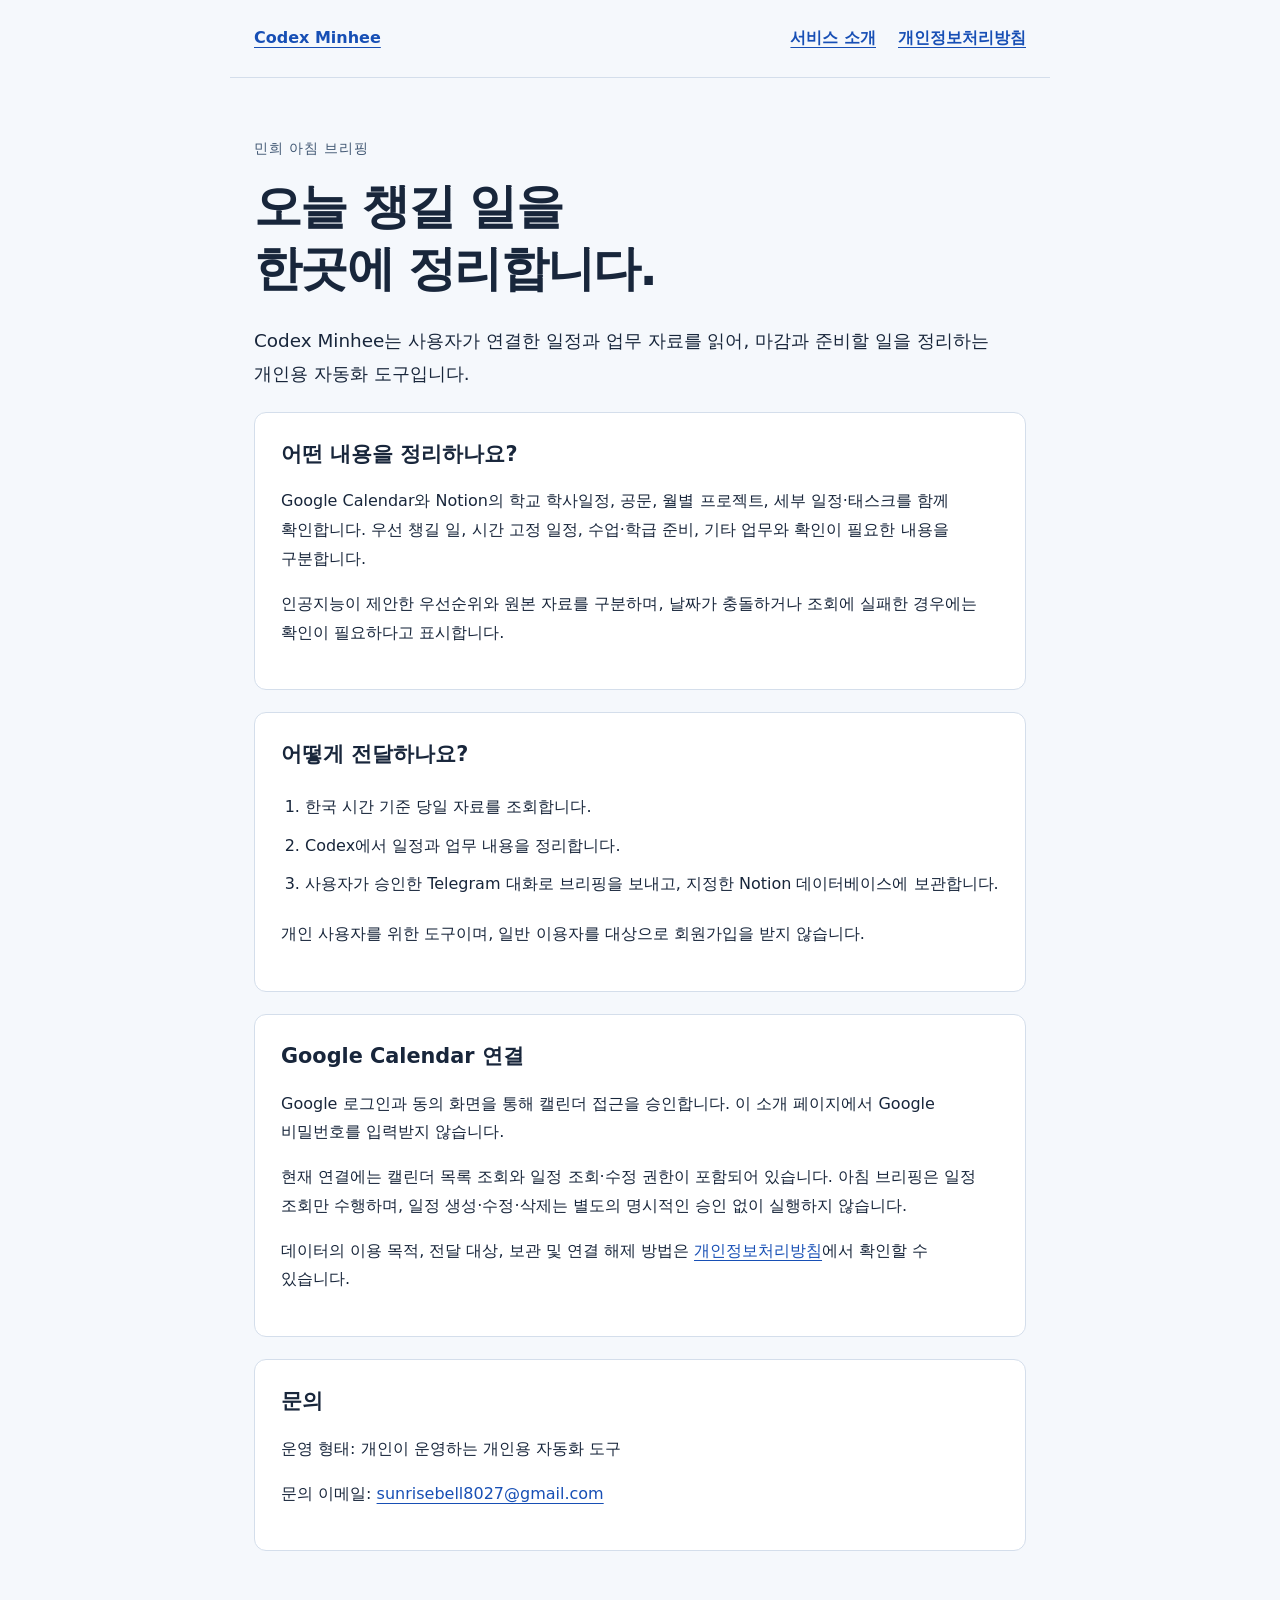
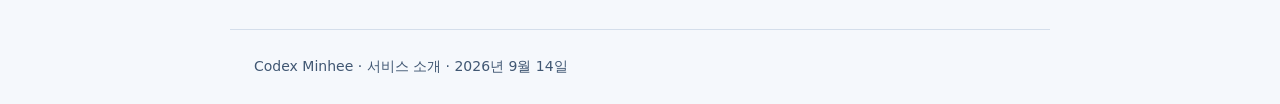
==== index.html @ 0baccbcd "Publish Minhee service information and privacy policy" ====
<!doctype html>
<html lang="ko"><head><meta charset="utf-8"><meta name="viewport" content="width=device-width, initial-scale=1"><meta name="robots" content="noindex"><title>Codex Minhee · 민희 아침 브리핑</title><meta name="description" content="일정과 업무 자료를 정리하는 개인용 아침 브리핑 도구 Codex Minhee를 소개합니다."><link rel="stylesheet" href="style.css"></head><body>
<header><a href="index.html">Codex Minhee</a><nav aria-label="주 메뉴"><a href="index.html" aria-current="page">서비스 소개</a><a href="privacy.html">개인정보처리방침</a></nav></header>
<main><p class="eyebrow">민희 아침 브리핑</p><h1>오늘 챙길 일을<br>한곳에 정리합니다.</h1><p class="lead">Codex Minhee는 사용자가 연결한 일정과 업무 자료를 읽어, 마감과 준비할 일을 정리하는 개인용 자동화 도구입니다.</p>
<section><h2>어떤 내용을 정리하나요?</h2><p>Google Calendar와 Notion의 학교 학사일정, 공문, 월별 프로젝트, 세부 일정·태스크를 함께 확인합니다. 우선 챙길 일, 시간 고정 일정, 수업·학급 준비, 기타 업무와 확인이 필요한 내용을 구분합니다.</p><p>인공지능이 제안한 우선순위와 원본 자료를 구분하며, 날짜가 충돌하거나 조회에 실패한 경우에는 확인이 필요하다고 표시합니다.</p></section>
<section><h2>어떻게 전달하나요?</h2><ol class="steps"><li>한국 시간 기준 당일 자료를 조회합니다.</li><li>Codex에서 일정과 업무 내용을 정리합니다.</li><li>사용자가 승인한 Telegram 대화로 브리핑을 보내고, 지정한 Notion 데이터베이스에 보관합니다.</li></ol><p>개인 사용자를 위한 도구이며, 일반 이용자를 대상으로 회원가입을 받지 않습니다.</p></section>
<section><h2>Google Calendar 연결</h2><p>Google 로그인과 동의 화면을 통해 캘린더 접근을 승인합니다. 이 소개 페이지에서 Google 비밀번호를 입력받지 않습니다.</p><p>현재 연결에는 캘린더 목록 조회와 일정 조회·수정 권한이 포함되어 있습니다. 아침 브리핑은 일정 조회만 수행하며, 일정 생성·수정·삭제는 별도의 명시적인 승인 없이 실행하지 않습니다.</p><p>데이터의 이용 목적, 전달 대상, 보관 및 연결 해제 방법은 <a href="privacy.html">개인정보처리방침</a>에서 확인할 수 있습니다.</p></section>
<section><h2>문의</h2><p>운영 형태: 개인이 운영하는 개인용 자동화 도구</p><p>문의 이메일: <a href="mailto:sunrisebell8027@gmail.com">sunrisebell8027@gmail.com</a></p></section></main><footer>Codex Minhee · 서비스 소개 · 2026년 9월 14일</footer></body></html>
---- style.css ----
:root{color-scheme:light;font-family:system-ui,-apple-system,"Apple SD Gothic Neo","Noto Sans KR",sans-serif;color:#18263b;background:#f5f8fc;line-height:1.8}*{box-sizing:border-box}body{margin:0}a{color:#174fb5;text-underline-offset:4px}a:focus-visible{outline:3px solid #174fb5;outline-offset:5px}header,main,footer{max-width:820px;margin:auto;padding:24px}header{display:flex;justify-content:space-between;gap:20px;flex-wrap:wrap;border-bottom:1px solid #d4deeb}header a{font-weight:700}nav{display:flex;gap:22px;flex-wrap:wrap}main{padding-top:44px;padding-bottom:56px}h1{font-size:clamp(2rem,6vw,3rem);line-height:1.3;margin:12px 0 24px;letter-spacing:-.035em}h2{font-size:1.3rem;line-height:1.5;margin-top:0}p,li{font-size:1rem;word-break:keep-all;overflow-wrap:anywhere}section{background:white;border:1px solid #d4deeb;border-radius:12px;padding:26px;margin:22px 0}.lead{font-size:1.15rem}.eyebrow{font-size:.875rem;color:#405773;letter-spacing:.06em}.draft{border-left:4px solid #bd6a09;background:#fff3db;padding:14px 18px;font-size:.95rem}.steps{padding-left:24px}.steps li{padding:5px 0}footer{font-size:.875rem;border-top:1px solid #d4deeb;color:#405773}code{font-size:.875rem;overflow-wrap:anywhere} @media(max-width:480px){header,main,footer{padding:20px}section{padding:20px}h1{font-size:2rem}}@media print{body{background:white}.draft{border:1px solid}section{break-inside:avoid}}
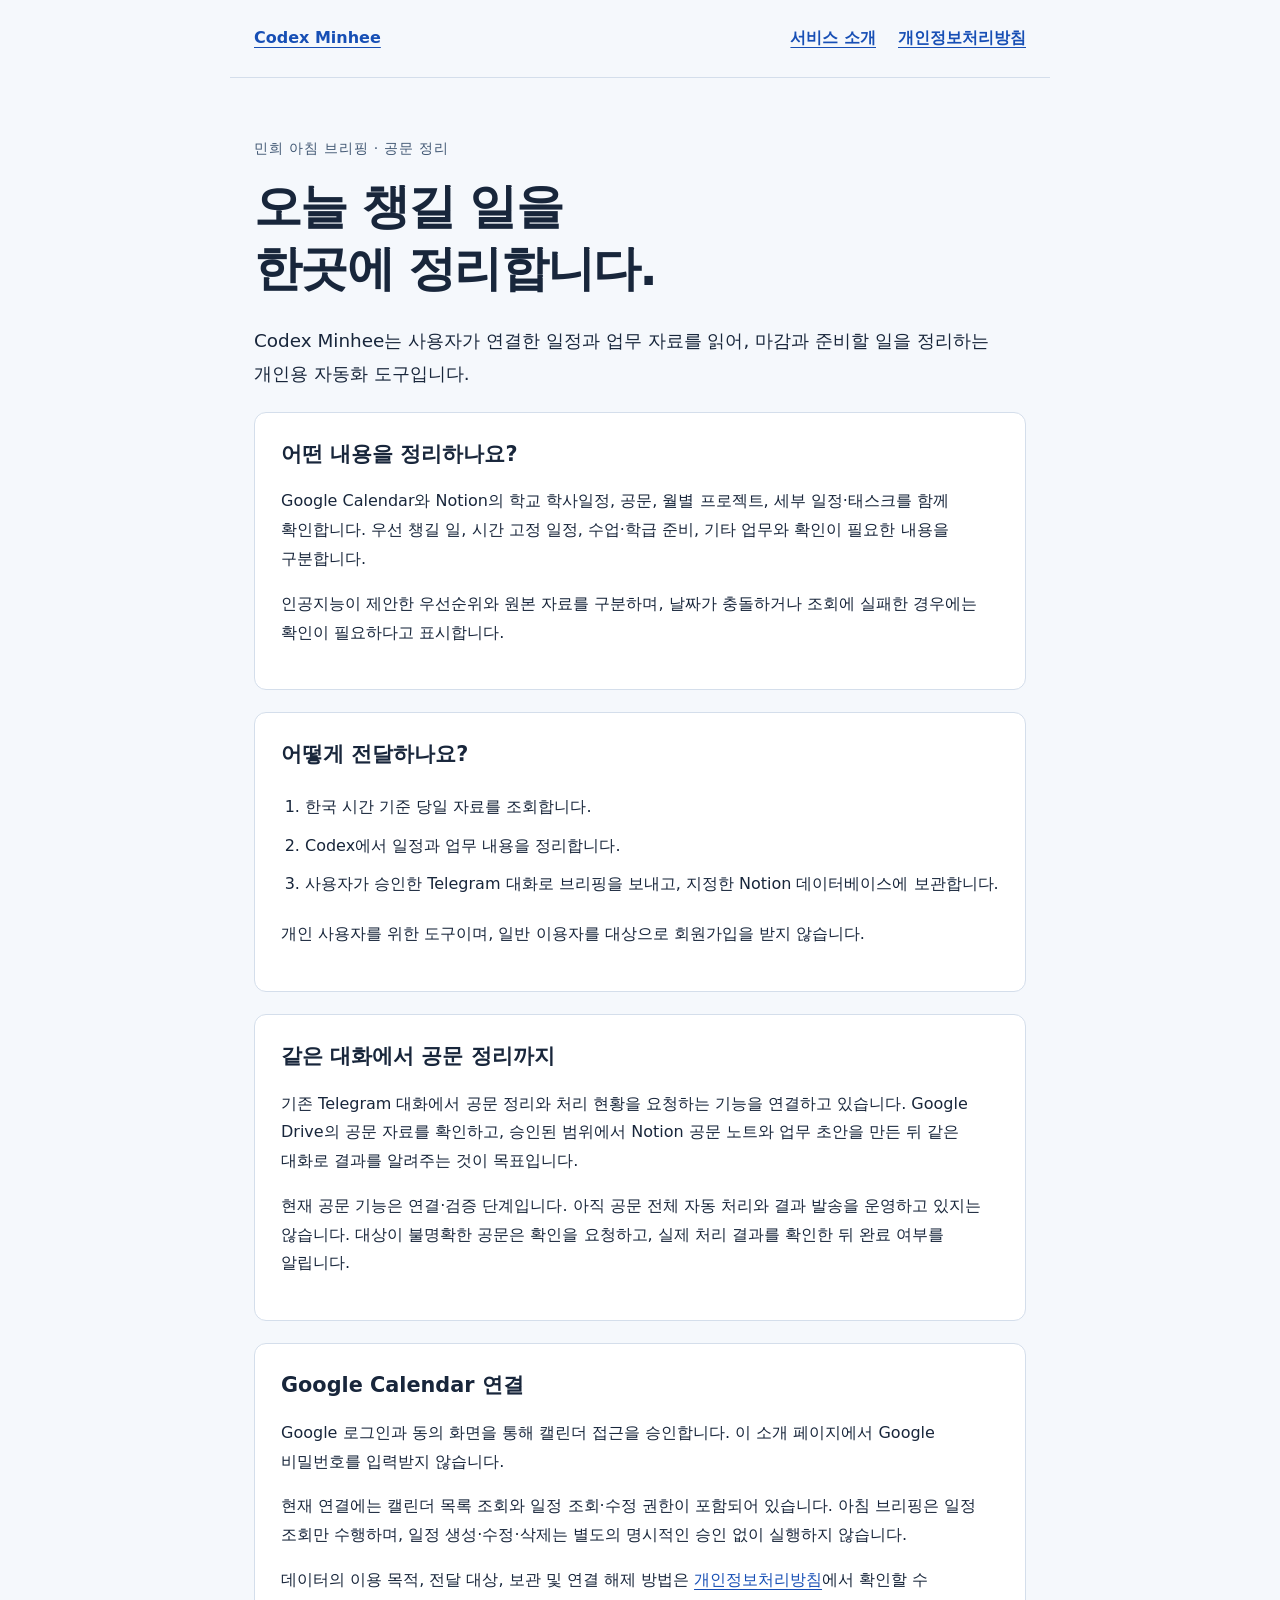
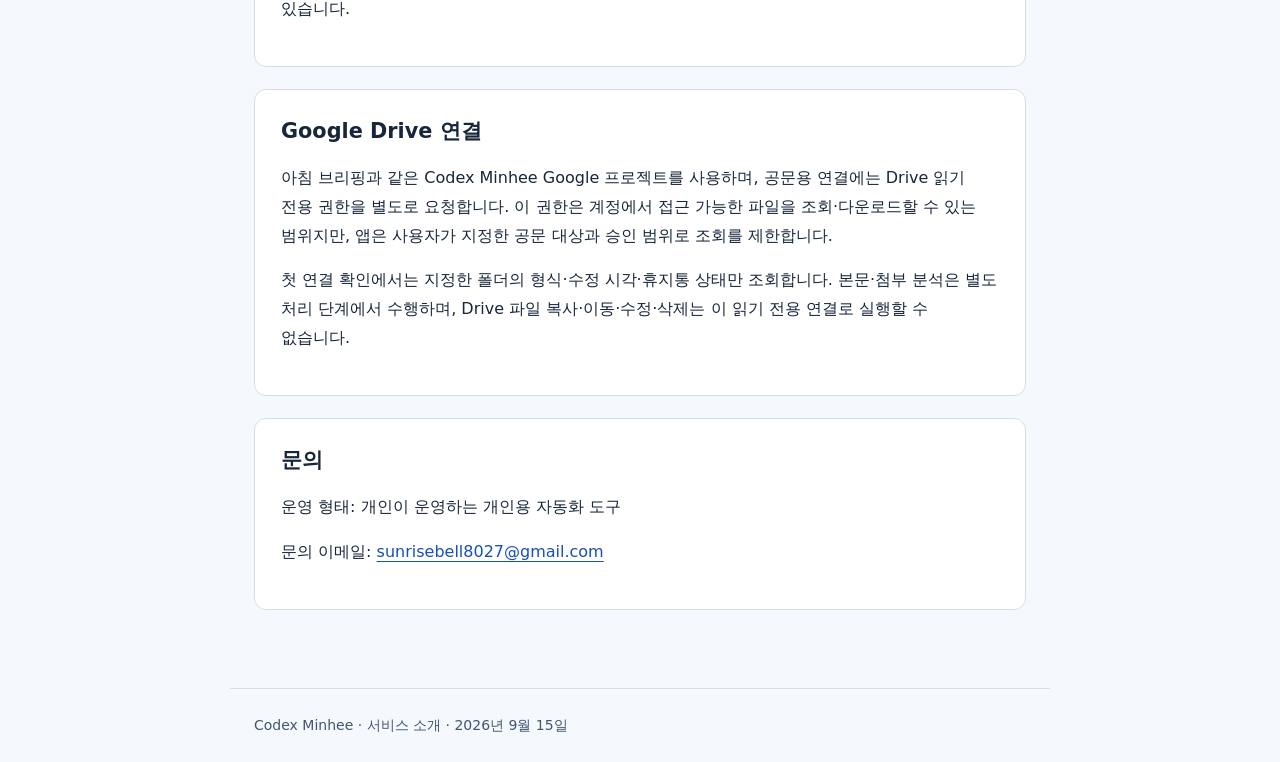
==== commit b70f17ed: "Describe shared Gongmun Drive connection and data handling" ====
--- a/index.html
+++ b/index.html
@@ -1,8 +1,8 @@
 <!doctype html>
-<html lang="ko"><head><meta charset="utf-8"><meta name="viewport" content="width=device-width, initial-scale=1"><meta name="robots" content="noindex"><title>Codex Minhee · 민희 아침 브리핑</title><meta name="description" content="일정과 업무 자료를 정리하는 개인용 아침 브리핑 도구 Codex Minhee를 소개합니다."><link rel="stylesheet" href="style.css"></head><body>
+<html lang="ko"><head><meta charset="utf-8"><meta name="viewport" content="width=device-width, initial-scale=1"><meta name="robots" content="noindex"><title>Codex Minhee · 아침 브리핑과 공문 정리</title><meta name="description" content="일정과 업무 자료를 정리하는 개인용 아침 브리핑·공문 정리 도구 Codex Minhee를 소개합니다."><link rel="stylesheet" href="style.css"></head><body>
 <header><a href="index.html">Codex Minhee</a><nav aria-label="주 메뉴"><a href="index.html" aria-current="page">서비스 소개</a><a href="privacy.html">개인정보처리방침</a></nav></header>
-<main><p class="eyebrow">민희 아침 브리핑</p><h1>오늘 챙길 일을<br>한곳에 정리합니다.</h1><p class="lead">Codex Minhee는 사용자가 연결한 일정과 업무 자료를 읽어, 마감과 준비할 일을 정리하는 개인용 자동화 도구입니다.</p>
+<main><p class="eyebrow">민희 아침 브리핑 · 공문 정리</p><h1>오늘 챙길 일을<br>한곳에 정리합니다.</h1><p class="lead">Codex Minhee는 사용자가 연결한 일정과 업무 자료를 읽어, 마감과 준비할 일을 정리하는 개인용 자동화 도구입니다.</p>
 <section><h2>어떤 내용을 정리하나요?</h2><p>Google Calendar와 Notion의 학교 학사일정, 공문, 월별 프로젝트, 세부 일정·태스크를 함께 확인합니다. 우선 챙길 일, 시간 고정 일정, 수업·학급 준비, 기타 업무와 확인이 필요한 내용을 구분합니다.</p><p>인공지능이 제안한 우선순위와 원본 자료를 구분하며, 날짜가 충돌하거나 조회에 실패한 경우에는 확인이 필요하다고 표시합니다.</p></section>
 <section><h2>어떻게 전달하나요?</h2><ol class="steps"><li>한국 시간 기준 당일 자료를 조회합니다.</li><li>Codex에서 일정과 업무 내용을 정리합니다.</li><li>사용자가 승인한 Telegram 대화로 브리핑을 보내고, 지정한 Notion 데이터베이스에 보관합니다.</li></ol><p>개인 사용자를 위한 도구이며, 일반 이용자를 대상으로 회원가입을 받지 않습니다.</p></section>
-<section><h2>Google Calendar 연결</h2><p>Google 로그인과 동의 화면을 통해 캘린더 접근을 승인합니다. 이 소개 페이지에서 Google 비밀번호를 입력받지 않습니다.</p><p>현재 연결에는 캘린더 목록 조회와 일정 조회·수정 권한이 포함되어 있습니다. 아침 브리핑은 일정 조회만 수행하며, 일정 생성·수정·삭제는 별도의 명시적인 승인 없이 실행하지 않습니다.</p><p>데이터의 이용 목적, 전달 대상, 보관 및 연결 해제 방법은 <a href="privacy.html">개인정보처리방침</a>에서 확인할 수 있습니다.</p></section>
-<section><h2>문의</h2><p>운영 형태: 개인이 운영하는 개인용 자동화 도구</p><p>문의 이메일: <a href="mailto:sunrisebell8027@gmail.com">sunrisebell8027@gmail.com</a></p></section></main><footer>Codex Minhee · 서비스 소개 · 2026년 9월 14일</footer></body></html>
+<section><h2>같은 대화에서 공문 정리까지</h2><p>기존 Telegram 대화에서 공문 정리와 처리 현황을 요청하는 기능을 연결하고 있습니다. Google Drive의 공문 자료를 확인하고, 승인된 범위에서 Notion 공문 노트와 업무 초안을 만든 뒤 같은 대화로 결과를 알려주는 것이 목표입니다.</p><p>현재 공문 기능은 연결·검증 단계입니다. 아직 공문 전체 자동 처리와 결과 발송을 운영하고 있지는 않습니다. 대상이 불명확한 공문은 확인을 요청하고, 실제 처리 결과를 확인한 뒤 완료 여부를 알립니다.</p></section><section><h2>Google Calendar 연결</h2><p>Google 로그인과 동의 화면을 통해 캘린더 접근을 승인합니다. 이 소개 페이지에서 Google 비밀번호를 입력받지 않습니다.</p><p>현재 연결에는 캘린더 목록 조회와 일정 조회·수정 권한이 포함되어 있습니다. 아침 브리핑은 일정 조회만 수행하며, 일정 생성·수정·삭제는 별도의 명시적인 승인 없이 실행하지 않습니다.</p><p>데이터의 이용 목적, 전달 대상, 보관 및 연결 해제 방법은 <a href="privacy.html">개인정보처리방침</a>에서 확인할 수 있습니다.</p></section>
+<section><h2>Google Drive 연결</h2><p>아침 브리핑과 같은 Codex Minhee Google 프로젝트를 사용하며, 공문용 연결에는 Drive 읽기 전용 권한을 별도로 요청합니다. 이 권한은 계정에서 접근 가능한 파일을 조회·다운로드할 수 있는 범위지만, 앱은 사용자가 지정한 공문 대상과 승인 범위로 조회를 제한합니다.</p><p>첫 연결 확인에서는 지정한 폴더의 형식·수정 시각·휴지통 상태만 조회합니다. 본문·첨부 분석은 별도 처리 단계에서 수행하며, Drive 파일 복사·이동·수정·삭제는 이 읽기 전용 연결로 실행할 수 없습니다.</p></section><section><h2>문의</h2><p>운영 형태: 개인이 운영하는 개인용 자동화 도구</p><p>문의 이메일: <a href="mailto:sunrisebell8027@gmail.com">sunrisebell8027@gmail.com</a></p></section></main><footer>Codex Minhee · 서비스 소개 · 2026년 9월 15일</footer></body></html>
